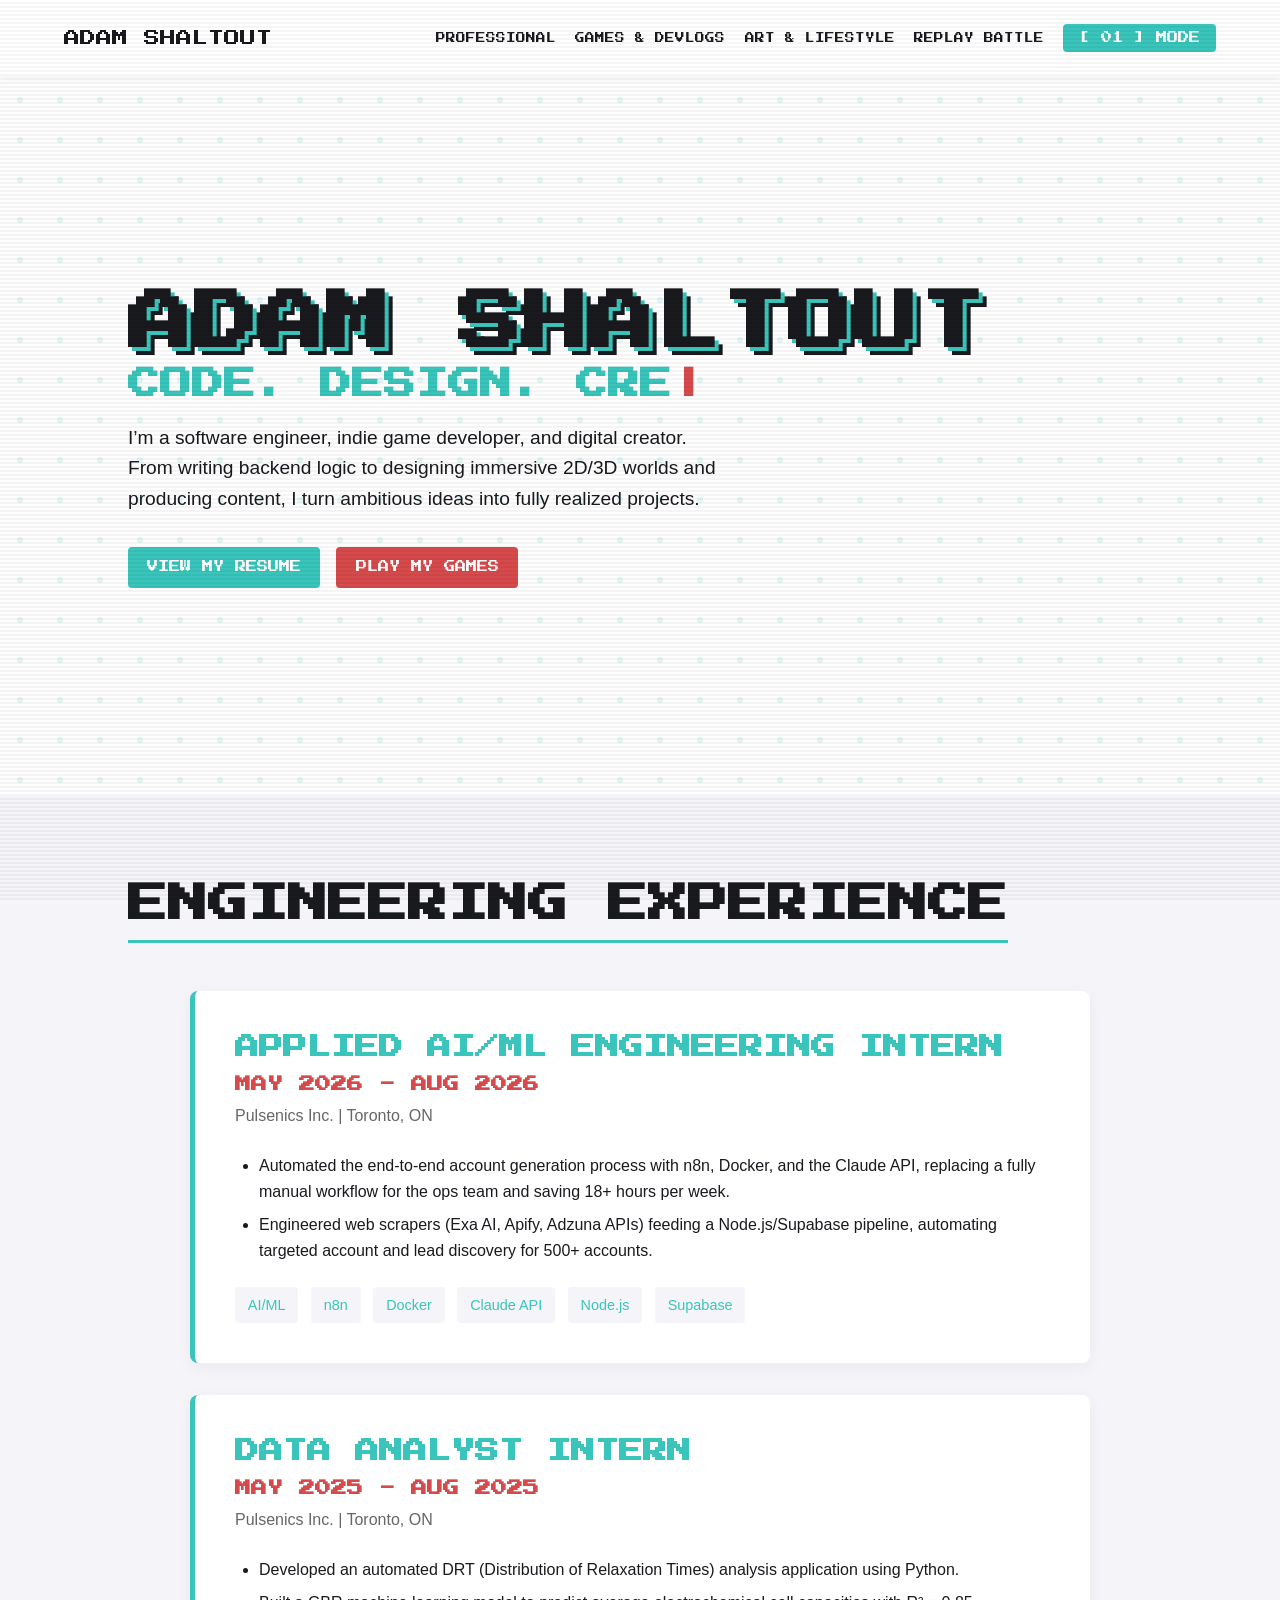
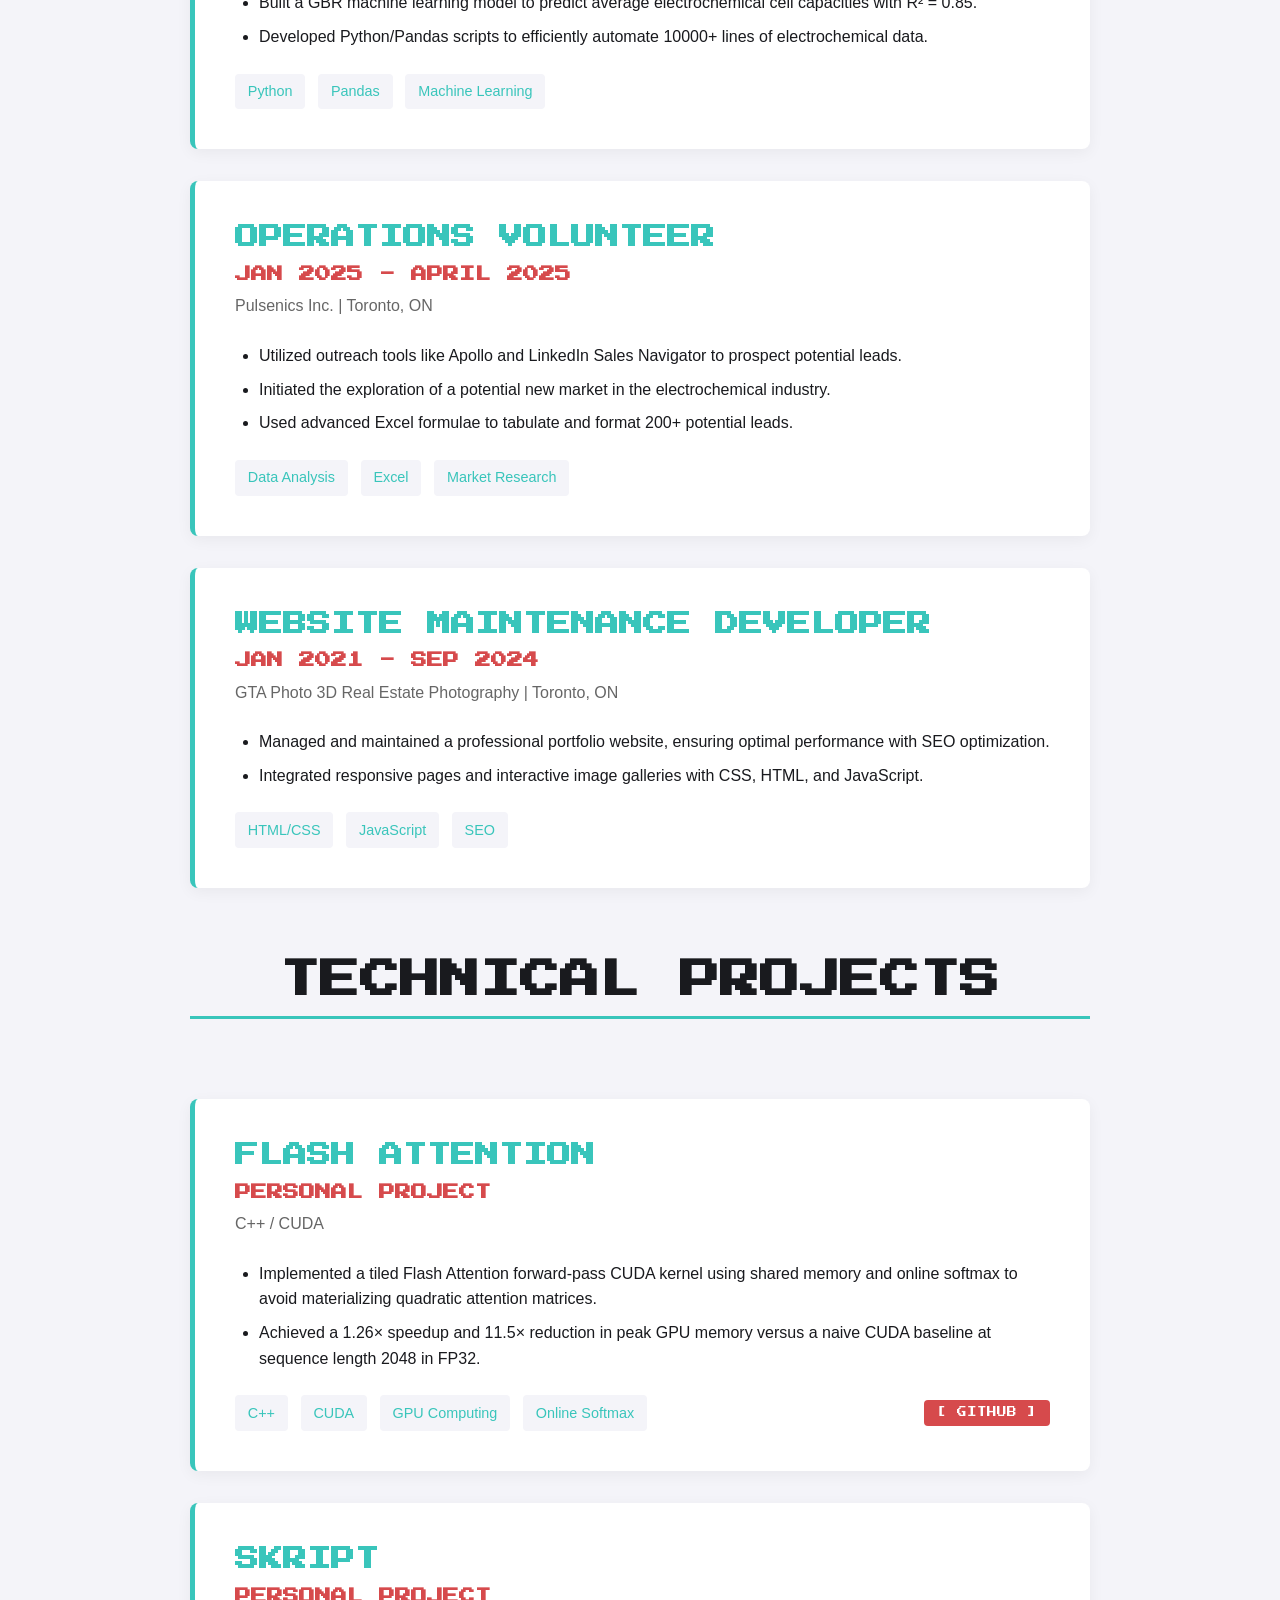
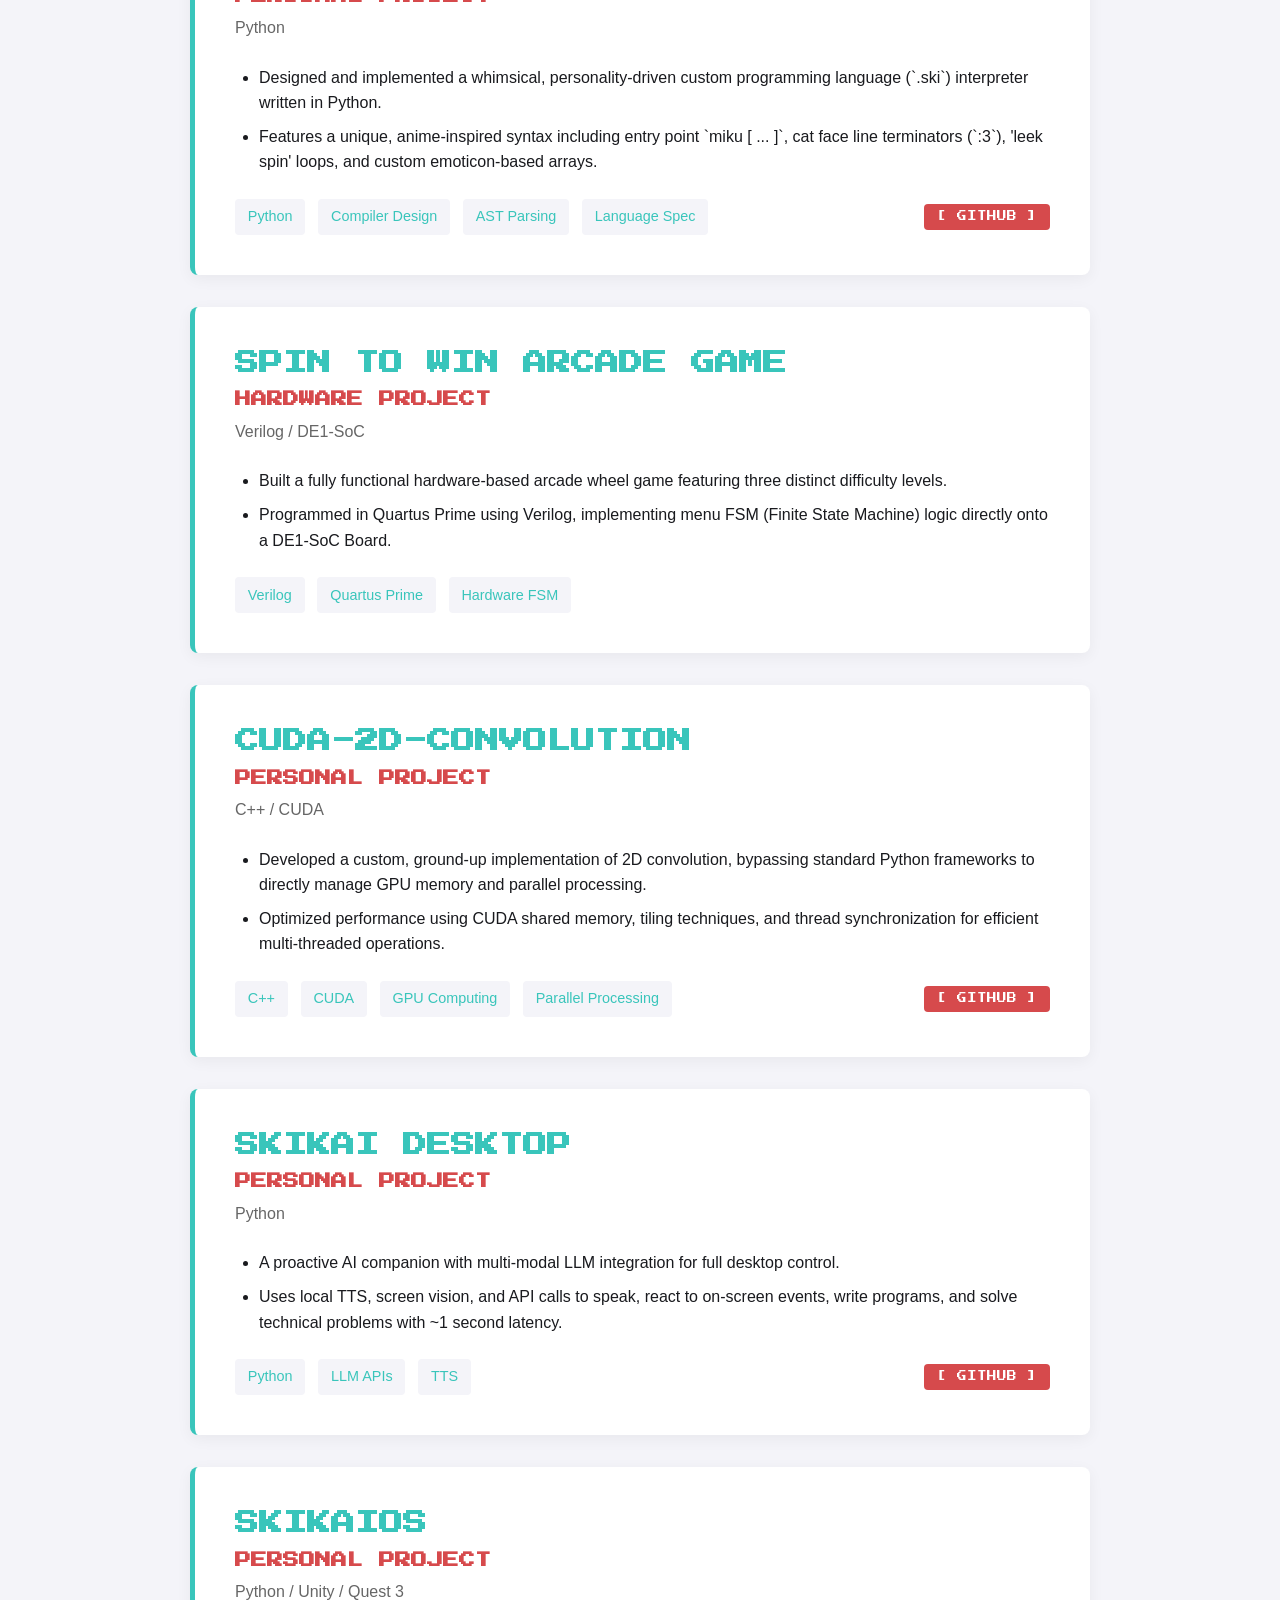
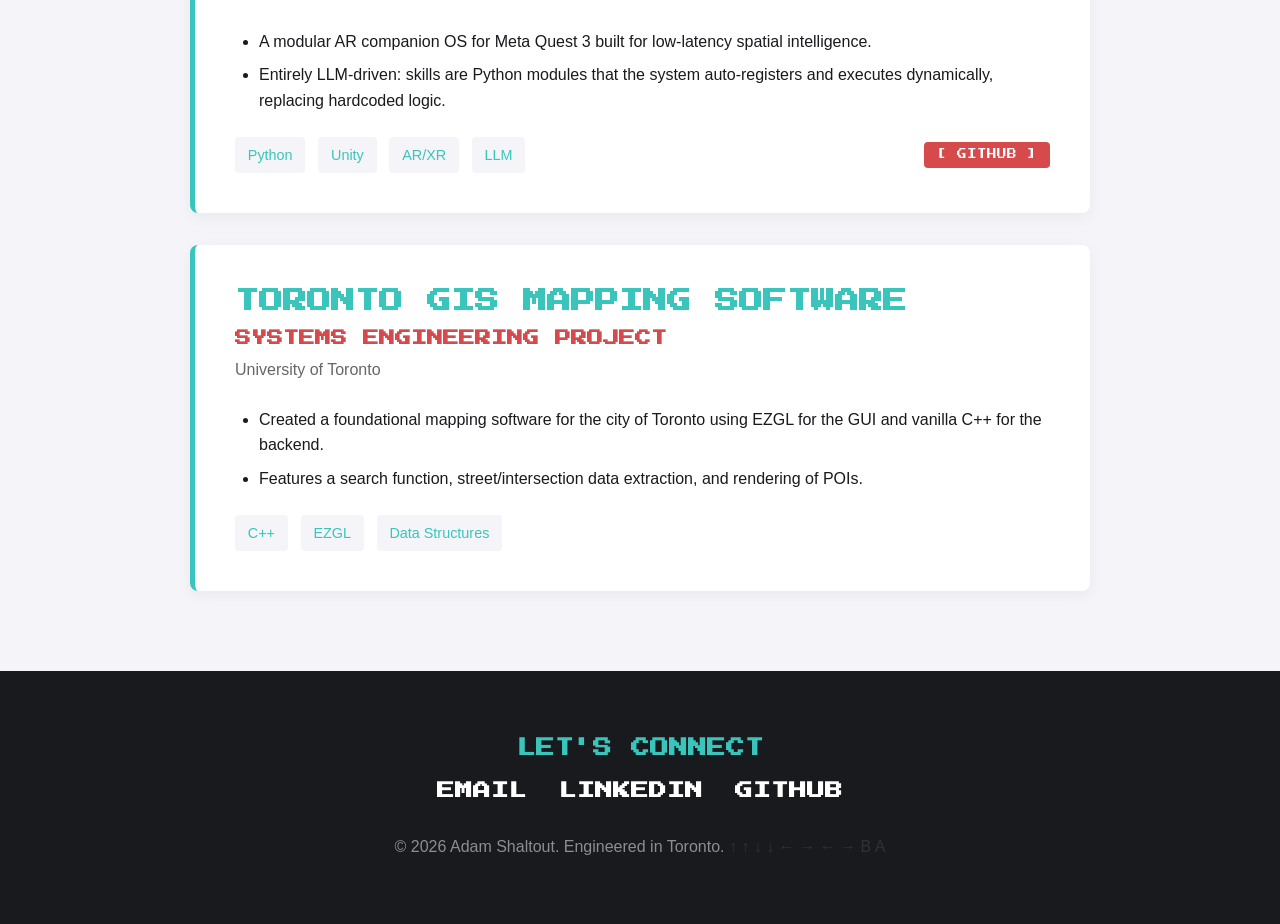
==== portfolio/index.html @ 97f83504 "Add complete boss encounter, static portfolio ending and mobile layout" ====
<!DOCTYPE html>
<html lang="en">
<head>
    <meta charset="UTF-8">
    <meta name="viewport" content="width=device-width, initial-scale=1.0">
    <title>Adam Shaltout | Software Engineer</title>
    <link rel="stylesheet" href="styles.css">
    <link href="https://fonts.googleapis.com/css2?family=Press+Start+2P&display=swap" rel="stylesheet">
</head>
<body>

    <nav class="navbar">
        <div class="logo">Adam Shaltout</div>
        <ul class="nav-links">
            <li><a href="index.html">Professional</a></li>
            <li><a href="games.html">Games & Devlogs</a></li>
            <li><a href="creative.html">Art & Lifestyle</a></li>
            <li><a href="../?intro=1">Replay Battle</a></li>
            <li><button id="vocal-toggle" class="btn primary-btn" style="padding: 0.4rem 1rem;">[ 01 ] Mode</button></li>
        </ul>
    </nav>

    <header class="hero" id="hub">
        <div class="hero-content">
            <h1>Adam Shaltout</h1>
            <h2 class="accent-text cursor" id="typewriter"></h2>
            <p>I’m a software engineer, indie game developer, and digital creator. From writing backend logic to designing immersive 2D/3D worlds and producing content, I turn ambitious ideas into fully realized projects.</p>
            <div class="hero-buttons">
                <a href="#engineering" class="btn primary-btn">View My Resume</a>
                <a href="games.html" class="btn secondary-btn">Play My Games</a>
            </div>
        </div>
    </header>

    <section class="section alt-bg" id="engineering">
        <h2 class="section-title hidden">Engineering Experience</h2>
        <div class="experience-container">
            
            <div class="experience-card hidden">
                <div class="exp-header">
                    <h3 class="accent-text">Applied AI/ML Engineering Intern</h3>
                    <span class="exp-date">May 2026 - Aug 2026</span>
                </div>
                <h4>Pulsenics Inc. | Toronto, ON</h4>
                <ul>
                    <li>Automated the end-to-end account generation process with n8n, Docker, and the Claude API, replacing a fully manual workflow for the ops team and saving 18+ hours per week.</li>
                    <li>Engineered web scrapers (Exa AI, Apify, Adzuna APIs) feeding a Node.js/Supabase pipeline, automating targeted account and lead discovery for 500+ accounts.</li>
                </ul>
                <div class="tech-tags">
                    <span>AI/ML</span><span>n8n</span><span>Docker</span><span>Claude API</span><span>Node.js</span><span>Supabase</span>
                </div>
            </div>

            <div class="experience-card hidden">
                <div class="exp-header">
                    <h3 class="accent-text">Data Analyst Intern</h3>
                    <span class="exp-date">May 2025 - Aug 2025</span>
                </div>
                <h4>Pulsenics Inc. | Toronto, ON</h4>
                <ul>
                    <li>Developed an automated DRT (Distribution of Relaxation Times) analysis application using Python.</li>
                    <li>Built a GBR machine learning model to predict average electrochemical cell capacities with R² = 0.85.</li>
                    <li>Developed Python/Pandas scripts to efficiently automate 10000+ lines of electrochemical data.</li>
                </ul>
                <div class="tech-tags">
                    <span>Python</span><span>Pandas</span><span>Machine Learning</span>
                </div>
            </div>

            <div class="experience-card hidden">
                <div class="exp-header">
                    <h3 class="accent-text">Operations Volunteer</h3>
                    <span class="exp-date">Jan 2025 - April 2025</span>
                </div>
                <h4>Pulsenics Inc. | Toronto, ON</h4>
                <ul>
                    <li>Utilized outreach tools like Apollo and LinkedIn Sales Navigator to prospect potential leads.</li>
                    <li>Initiated the exploration of a potential new market in the electrochemical industry.</li>
                    <li>Used advanced Excel formulae to tabulate and format 200+ potential leads.</li>
                </ul>
                <div class="tech-tags">
                    <span>Data Analysis</span><span>Excel</span><span>Market Research</span>
                </div>
            </div>

            <div class="experience-card hidden">
                <div class="exp-header">
                    <h3 class="accent-text">Website Maintenance Developer</h3>
                    <span class="exp-date">Jan 2021 - Sep 2024</span>
                </div>
                <h4>GTA Photo 3D Real Estate Photography | Toronto, ON</h4>
                <ul>
                    <li>Managed and maintained a professional portfolio website, ensuring optimal performance with SEO optimization.</li>
                    <li>Integrated responsive pages and interactive image galleries with CSS, HTML, and JavaScript.</li>
                </ul>
                <div class="tech-tags">
                    <span>HTML/CSS</span><span>JavaScript</span><span>SEO</span>
                </div>
            </div>

            <h2 class="section-title hidden" style="margin-top: 2rem;">Technical Projects</h2>

            <div class="experience-card hidden">
                <div class="exp-header">
                    <h3 class="accent-text">Flash Attention</h3>
                    <span class="exp-date">Personal Project</span>
                </div>
                <h4>C++ / CUDA</h4>
                <ul>
                    <li>Implemented a tiled Flash Attention forward-pass CUDA kernel using shared memory and online softmax to avoid materializing quadratic attention matrices.</li>
                    <li>Achieved a 1.26× speedup and 11.5× reduction in peak GPU memory versus a naive CUDA baseline at sequence length 2048 in FP32.</li>
                </ul>
                <div style="display: flex; justify-content: space-between; align-items: center; flex-wrap: wrap; gap: 1rem; margin-top: 1rem;">
                    <div class="tech-tags">
                        <span>C++</span><span>CUDA</span><span>GPU Computing</span><span>Online Softmax</span>
                    </div>
                    <a href="https://github.com/dimos1234/Flash-Attention" target="_blank" class="btn secondary-btn" style="padding: 0.4rem 0.8rem; font-size: 0.6rem;">[ GitHub ]</a>
                </div>
            </div>

            <div class="experience-card hidden">
                <div class="exp-header">
                    <h3 class="accent-text">Skript</h3>
                    <span class="exp-date">Personal Project</span>
                </div>
                <h4>Python</h4>
                <ul>
                    <li>Designed and implemented a whimsical, personality-driven custom programming language (`.ski`) interpreter written in Python.</li>
                    <li>Features a unique, anime-inspired syntax including entry point `miku [ ... ]`, cat face line terminators (`:3`), 'leek spin' loops, and custom emoticon-based arrays.</li>
                </ul>
                <div style="display: flex; justify-content: space-between; align-items: center; flex-wrap: wrap; gap: 1rem; margin-top: 1rem;">
                    <div class="tech-tags">
                        <span>Python</span><span>Compiler Design</span><span>AST Parsing</span><span>Language Spec</span>
                    </div>
                    <a href="https://github.com/dimos1234/Skript" target="_blank" class="btn secondary-btn" style="padding: 0.4rem 0.8rem; font-size: 0.6rem;">[ GitHub ]</a>
                </div>
            </div>

            <div class="experience-card hidden">
                <div class="exp-header">
                    <h3 class="accent-text">Spin to Win Arcade Game</h3>
                    <span class="exp-date">Hardware Project</span>
                </div>
                <h4>Verilog / DE1-SoC</h4>
                <ul>
                    <li>Built a fully functional hardware-based arcade wheel game featuring three distinct difficulty levels.</li>
                    <li>Programmed in Quartus Prime using Verilog, implementing menu FSM (Finite State Machine) logic directly onto a DE1-SoC Board.</li>
                </ul>
                <div class="tech-tags">
                    <span>Verilog</span><span>Quartus Prime</span><span>Hardware FSM</span>
                </div>
            </div>

            <div class="experience-card hidden">
                <div class="exp-header">
                    <h3 class="accent-text">CUDA-2D-Convolution</h3>
                    <span class="exp-date">Personal Project</span>
                </div>
                <h4>C++ / CUDA</h4>
                <ul>
                    <li>Developed a custom, ground-up implementation of 2D convolution, bypassing standard Python frameworks to directly manage GPU memory and parallel processing.</li>
                    <li>Optimized performance using CUDA shared memory, tiling techniques, and thread synchronization for efficient multi-threaded operations.</li>
                </ul>
                <div style="display: flex; justify-content: space-between; align-items: center; flex-wrap: wrap; gap: 1rem; margin-top: 1rem;">
                    <div class="tech-tags">
                        <span>C++</span><span>CUDA</span><span>GPU Computing</span><span>Parallel Processing</span>
                    </div>
                    <a href="https://github.com/dimos1234/CUDA-2D-Convolution" target="_blank" class="btn secondary-btn" style="padding: 0.4rem 0.8rem; font-size: 0.6rem;">[ GitHub ]</a>
                </div>
            </div>

            <div class="experience-card hidden">
                <div class="exp-header">
                    <h3 class="accent-text">Skikai Desktop</h3>
                    <span class="exp-date">Personal Project</span>
                </div>
                <h4>Python</h4>
                <ul>
                    <li>A proactive AI companion with multi-modal LLM integration for full desktop control.</li>
                    <li>Uses local TTS, screen vision, and API calls to speak, react to on-screen events, write programs, and solve technical problems with ~1 second latency.</li>
                </ul>
                <div style="display: flex; justify-content: space-between; align-items: center; flex-wrap: wrap; gap: 1rem; margin-top: 1rem;">
                    <div class="tech-tags">
                        <span>Python</span><span>LLM APIs</span><span>TTS</span>
                    </div>
                    <a href="https://github.com/dimos1234/Skikai-Dektop" target="_blank" class="btn secondary-btn" style="padding: 0.4rem 0.8rem; font-size: 0.6rem;">[ GitHub ]</a>
                </div>
            </div>

            <div class="experience-card hidden">
                <div class="exp-header">
                    <h3 class="accent-text">SkikaiOS</h3>
                    <span class="exp-date">Personal Project</span>
                </div>
                <h4>Python / Unity / Quest 3</h4>
                <ul>
                    <li>A modular AR companion OS for Meta Quest 3 built for low-latency spatial intelligence.</li>
                    <li>Entirely LLM-driven: skills are Python modules that the system auto-registers and executes dynamically, replacing hardcoded logic.</li>
                </ul>
                <div style="display: flex; justify-content: space-between; align-items: center; flex-wrap: wrap; gap: 1rem; margin-top: 1rem;">
                    <div class="tech-tags">
                        <span>Python</span><span>Unity</span><span>AR/XR</span><span>LLM</span>
                    </div>
                    <a href="https://github.com/dimos1234/SkikaiOS" target="_blank" class="btn secondary-btn" style="padding: 0.4rem 0.8rem; font-size: 0.6rem;">[ GitHub ]</a>
                </div>
            </div>

            <div class="experience-card hidden">
                <div class="exp-header">
                    <h3 class="accent-text">Toronto GIS Mapping Software</h3>
                    <span class="exp-date">Systems Engineering Project</span>
                </div>
                <h4>University of Toronto</h4>
                <ul>
                    <li>Created a foundational mapping software for the city of Toronto using EZGL for the GUI and vanilla C++ for the backend.</li>
                    <li>Features a search function, street/intersection data extraction, and rendering of POIs.</li>
                </ul>
                <div class="tech-tags">
                    <span>C++</span><span>EZGL</span><span>Data Structures</span>
                </div>
            </div>

        </div>
    </section>

    <footer class="site-footer">
        <div class="footer-content">
            <h3 class="accent-text" style="margin-bottom: 1rem;">Let's Connect</h3>
            <div class="social-links">
                <a href="mailto:adam.shaltout@mail.utoronto.ca" class="footer-link">Email</a>
                <a href="https://www.linkedin.com/in/adam-shaltout-59a3a9332/" target="_blank" class="footer-link">LinkedIn</a>
                <a href="https://github.com/dimos1234" target="_blank" class="footer-link">GitHub</a>
            </div>
            <p style="margin-top: 2rem; opacity: 0.5;">
                &copy; 2026 Adam Shaltout. Engineered in Toronto. 
                <span style="cursor: help; opacity: 0.2;" title="↑ ↑ ↓ ↓ ← → ← → B A"> ↑ ↑ ↓ ↓ ← → ← → B A</span>
            </p>
        </div>
    </footer>
    <script src="script.js"></script>

</body>
</html>
---- portfolio/styles.css ----
/* --- Core Variables (The Cyber-Pop Palette) --- */
/* --- Core Variables (The Cyber-Pop Palette) --- */
/* top of styles.css */
/* --- Variable Animation Magic --- */
@property --accent-teal {
    syntax: "<color>";
    inherits: true;
    initial-value: #39C5BB;
}

@property --action-red {
    syntax: "<color>";
    inherits: true;
    initial-value: #D64A4C;
}

/* Add the transition directly to the root where the variables live */
:root {
    transition: --accent-teal 4s ease-in-out, --action-red 4s ease-in-out;
}
:root {
    --bg-main: #FFFFFF;        
    --bg-alt: #F4F4F9;         
    --text-main: #191A1E;      
    --accent-teal: #39C5BB;    
    --action-red: #D64A4C;     
    --font-stack: 'Segoe UI', Tahoma, Geneva, Verdana, sans-serif;
    --font-pixel: 'Press Start 2P', cursive; /* Added Pixel Font */
}

/* --- Resets & Typography --- */
* {
    margin: 0;
    padding: 0;
    box-sizing: border-box;
}

/* --- Rhythm Game Dot-Matrix & Arcade Background --- */
body {
    font-family: var(--font-stack);
    color: var(--text-main);
    line-height: 1.6;
    
    /* The Base Color */
    background-color: var(--bg-alt);
    
    /* The Moving Polka Dots (Classic J-Pop/Idol Aesthetic) */
    background-image: radial-gradient(var(--accent-teal) 3px, transparent 3px);
    background-size: 40px 40px;
    background-position: 0 0;
    
    /* The Animation */
    animation: dotScroll 15s linear infinite;
    
    position: relative;

    transition: background-color 4s ease-in-out, color 4s ease-in-out;
}

/* Whitewash Overlay: keeps the dots faded so your text stays readable */
body::before {
    content: "";
    position: fixed;
    top: 0; left: 0; right: 0; bottom: 0;
    background-color: var(--bg-main);
    opacity: 0.85; 
    z-index: -1;
}

/* Retro Arcade CRT Scanlines */
body::after {
    content: "";
    position: fixed;
    top: 0; left: 0; right: 0; bottom: 0;
    background: linear-gradient(
        rgba(18, 16, 16, 0) 50%, 
        rgba(0, 0, 0, 0.04) 50%
    );
    background-size: 100% 4px;
    z-index: 9999;
    pointer-events: none; /* Critical: lets your mouse click through the scanlines! */
}

@keyframes dotScroll {
    0% { background-position: 0 0; }
    100% { background-position: -40px -40px; }
}

/* Apply Pixel Font to UI Elements */
h1, h2, h3, .logo, .nav-links a, .btn, .exp-date, .footer-link {
    font-family: var(--font-pixel);
    text-transform: uppercase;
    line-height: 1.4;
}

.accent-text {
    color: var(--accent-teal);
}

/* --- Navigation --- */
.navbar {
    display: flex;
    justify-content: space-between;
    align-items: center;
    padding: 1.5rem 5%;
    background-color: var(--bg-main);
    box-shadow: 0 2px 10px rgba(0,0,0,0.05);
    position: sticky;
    top: 0;
    z-index: 100;
}

.logo {
    font-size: 1rem; /* Scaled down heavily for the wide pixel font */
    color: var(--text-main);
}

.nav-links {
    list-style: none;
    display: flex;
    flex-wrap: wrap;
    justify-content: center;
    max-width: 100%;
    gap: 1.2rem; /* Shrunk the gap from 2rem to 1.2rem */
    align-items: center;
}

.nav-links a {
    text-decoration: none;
    color: var(--text-main);
    font-size: 0.6rem; /* Shrunk from standard size to fit the horizontal row */
    transition: color 0.3s;
}

.nav-links a:hover {
    color: var(--accent-teal);
}

/* --- Sections & Layout --- */
.section {
    padding: 5rem 10%;
}

.alt-bg {
    background-color: var(--bg-alt);
}

.section-title {
    font-size: 2.5rem;
    margin-bottom: 3rem;
    text-align: center;
    border-bottom: 3px solid var(--accent-teal);
    display: inline-block;
    padding-bottom: 0.5rem;
}

.grid-container {
    display: grid;
    grid-template-columns: repeat(auto-fit, minmax(300px, 1fr));
    gap: 2rem;
}

/* --- Cards --- */
.card {
    background: var(--bg-main);
    padding: 2rem;
    border-radius: 8px;
    box-shadow: 0 4px 6px rgba(0,0,0,0.05);
    border-top: 4px solid var(--accent-teal);
    transition: transform 0.3s, border-color 0.3s;
}

.card:hover, .experience-card:hover {
    transform: translate(-6px, -6px); /* Snaps up and left */
    border-color: var(--accent-teal);
    /* The magic line: creates a hard, un-blurred pixel shadow */
    box-shadow: 8px 8px 0px var(--accent-teal); 
    transition: transform 0.1s, border-color 4s ease-in-out, box-shadow 4s ease-in-out;
}

.card h3 {
    margin-bottom: 1rem;
}

.card p {
    margin-bottom: 1.5rem;
}

/* --- Hero Section --- */
.hero {
    height: 80vh;
    display: flex;
    align-items: center;
    padding: 0 10%;
}

.hero h1 {
    font-size: 4rem;
    line-height: 1.2;
}

.hero h2 {
    font-size: 2rem;
    margin-bottom: 1rem;
}

.hero p {
    font-size: 1.2rem;
    max-width: 600px;
    margin-bottom: 2rem;
}

.hero-buttons {
    display: flex;
    gap: 1rem;
}

/* --- Buttons --- */
/* --- Buttons --- */
.btn {
    padding: 0.8rem 1.2rem;
    text-decoration: none;
    font-size: 0.7rem; /* Explicitly scale down the button text */
    border-radius: 4px;
    transition: all 0.3s;
    display: inline-block;
    cursor: pointer;
    border: none;
}

.primary-btn {
    background-color: var(--accent-teal);
    color: var(--bg-main);
}

.primary-btn:hover {
    background-color: var(--text-main);
}

.secondary-btn {
    background-color: var(--action-red);
    color: var(--bg-main);
}

.secondary-btn:hover {
    background-color: var(--text-main);
}

/* --- Timelines & Placeholders --- */
.timeline-item {
    margin-bottom: 2rem;
    padding-left: 1.5rem;
    border-left: 3px solid var(--accent-teal);
}

.video-placeholder, .art-placeholder {
    width: 100%;
    height: 200px;
    background-color: #E0E0E0;
    display: flex;
    align-items: center;
    justify-content: center;
    color: #777;
    font-style: italic;
    border-radius: 4px;
}

/* --- Footer --- */
footer {
    text-align: center;
    padding: 2rem;
    background-color: var(--text-main);
    color: var(--bg-main);
}

/* --- Upgraded Experience Cards --- */
.experience-container {
    display: flex;
    flex-direction: column;
    gap: 2rem;
    max-width: 900px;
    margin: 0 auto;
}

.experience-card {
    background: var(--bg-main);
    padding: 2.5rem;
    border-radius: 8px;
    box-shadow: 0 4px 15px rgba(0,0,0,0.05);
    border-left: 5px solid var(--accent-teal);
    transition: transform 0.3s;
}

.experience-card:hover {
    transform: translateX(10px);
}

/* --- Upgraded Experience Cards --- */
.exp-header {
    display: flex;
    flex-direction: column; /* Forces vertical stacking */
    align-items: flex-start; /* Aligns everything to the left */
    margin-bottom: 0.5rem;
    gap: 0.5rem; /* Adds a clean gap between the title and the date */
}

.exp-header h3 {
    font-size: 1.5rem;
    margin: 0;
}

.exp-date {
    font-weight: bold;
    color: var(--action-red);
}

.experience-card h4 {
    color: #666;
    margin-bottom: 1.5rem;
    font-weight: 500;
}

.experience-card ul {
    margin-left: 1.5rem;
    margin-bottom: 1.5rem;
}

.experience-card li {
    margin-bottom: 0.5rem;
}

.tech-tags {
    display: flex;
    gap: 0.8rem;
    flex-wrap: wrap;
}

.tech-tags span {
    background-color: var(--bg-alt);
    padding: 0.4rem 0.8rem;
    border-radius: 4px;
    font-size: 0.9rem;
    font-weight: 500;
    color: var(--accent-teal);
}

/* --- Global Footer --- */
.site-footer {
    text-align: center;
    padding: 4rem 2rem;
    background-color: var(--text-main);
    color: var(--bg-main);
}

.footer-content {
    max-width: 600px;
    margin: 0 auto;
}

.social-links {
    display: flex;
    justify-content: center;
    gap: 2rem;
    margin-top: 1rem;
    flex-wrap: wrap;
}

.footer-link {
    color: var(--bg-main);
    text-decoration: none;
    font-weight: bold;
    font-size: 1.1rem;
    transition: color 0.3s, transform 0.3s;
    display: inline-block;
}

.footer-link:hover {
    color: var(--action-red);
    transform: translateY(-3px);
}

/* --- JavaScript Animation Classes --- */

/* Initial state for scroll elements */
.hidden {
    opacity: 0;
    transform: translateY(30px);
    transition: all 0.6s cubic-bezier(0.25, 1, 0.5, 1);
}

/* The state when elements are visible on screen */
.show {
    opacity: 1;
    transform: translateY(0);
}

/* A blinking cursor for the typing effect */
.cursor::after {
    content: '|';
    color: var(--action-red);
    animation: blink 1s step-start infinite;
}

@keyframes blink {
    50% { opacity: 0; }
}

/* --- Upgraded osu! Click Effect --- */
.osu-hit {
    position: absolute;
    width: 40px;
    height: 40px;
    background-color: var(--accent-teal);
    border-radius: 50%;
    transform: translate(-50%, -50%);
    opacity: 0.6;
    pointer-events: none; /* Let clicks pass through it */
    animation: hitFade 0.3s ease-out forwards;
    z-index: 9998;
}

.osu-approach {
    position: absolute;
    width: 100px;
    height: 100px;
    border: 3px solid var(--accent-teal);
    border-radius: 50%;
    transform: translate(-50%, -50%);
    pointer-events: none;
    animation: approachShrink 0.3s ease-in forwards;
    z-index: 9999;
}

@keyframes hitFade {
    100% { opacity: 0; transform: translate(-50%, -50%) scale(1.5); }
}

@keyframes approachShrink {
    100% { width: 40px; height: 40px; opacity: 0; }
}

/* --- Mobile Responsiveness (The Final Boss) --- */
@media screen and (max-width: 768px) {
    /* 1. Scale down the Hero Section */
    .hero {
        padding: 0 5%;
        text-align: center;
        height: auto;
        padding-top: 4rem;
        padding-bottom: 4rem;
    }

    .hero h1 {
        font-size: clamp(1.35rem, 7vw, 2.2rem);
    }

    .hero h2 {
        font-size: clamp(0.85rem, 4vw, 1.2rem);
    }

    .hero-buttons {
        flex-direction: column; /* Stack buttons on top of each other */
        align-items: center;
    }

    /* 2. Adjust the Navbar */
    .navbar {
        flex-direction: column;
        gap: 0.75rem;
        padding: 1rem;
    }

    .nav-links {
        gap: 0.5rem 1rem;
        font-size: 0.8rem;
    }

    /* 3. Responsive Grids */
    .grid-container {
        grid-template-columns: 1fr; /* Force single column */
    }

    .section {
        padding: 3rem 5%;
    }

    .section-title {
        font-size: 1.1rem; /* Pixel fonts are wide, so we shrink them more */
    }

    /* 4. Experience Cards Fix */
    .experience-card {
        padding: 1.5rem;
        min-width: 0;
        overflow-wrap: anywhere;
    }

    .hero-content, .card { min-width: 0; overflow-wrap: anywhere; }
    .exp-header h3 { font-size: clamp(0.8rem, 3.5vw, 1rem); }
    .tech-tags { flex-wrap: wrap; }
    .btn { max-width: 100%; overflow-wrap: anywhere; }
    .footer-content { flex-wrap: wrap; }

    .exp-header {
        flex-direction: column;
        align-items: flex-start;
        gap: 0.5rem;
    }

    .exp-date {
        font-size: 0.7rem;
    }

    /* 5. The Undyne Arena */
    #undyne-btn {
        font-size: 0.6rem; /* Make the button smaller so it has more room to run */
    }
}
/* --- 3D Pixel Text Effects --- */
.hero h1 {
    /* Creates a chunky, overlapping shadow using your accent colors */
    text-shadow: 4px 4px 0px var(--accent-teal), 8px 8px 0px var(--text-main);
    letter-spacing: 2px;
}

/* Let's give the active navigation link a subtle glow */
.nav-links a.active {
    color: var(--accent-teal);
    text-shadow: 0px 0px 8px rgba(57, 197, 187, 0.6);
}

/* --- Custom Arcade Scrollbar --- */
::-webkit-scrollbar {
    width: 14px; /* Chunky width */
}

::-webkit-scrollbar-track {
    background: var(--bg-alt);
    border-left: 2px solid var(--text-main);
}

::-webkit-scrollbar-thumb {
    background: var(--accent-teal);
    border: 3px solid var(--text-main); 
}

::-webkit-scrollbar-thumb:hover {
    background: var(--action-red);
}

/* --- Art Gallery Images --- */
.art-img {
    /* Ensures the image fills its grid space but doesn't overflow */
    width: 100%;
    height: auto;
    display: block;
    
    /* The thick, retro border matching your text color */
    border: 4px solid var(--text-main);
    
    /* Smooth transition for the hover effect */
    transition: all 0.2s ease-in-out;
}

.art-gallery {
    display: grid;
    grid-template-columns: repeat(auto-fit, minmax(min(100%, 300px), 1fr));
    gap: 2rem;
    align-items: start;
}

/* The hover effect: snaps up and gets a colored pixel shadow */
.art-img:hover {
    border-color: var(--accent-teal);
    transform: translate(-6px, -6px);
    box-shadow: 8px 8px 0px var(--accent-teal);
}
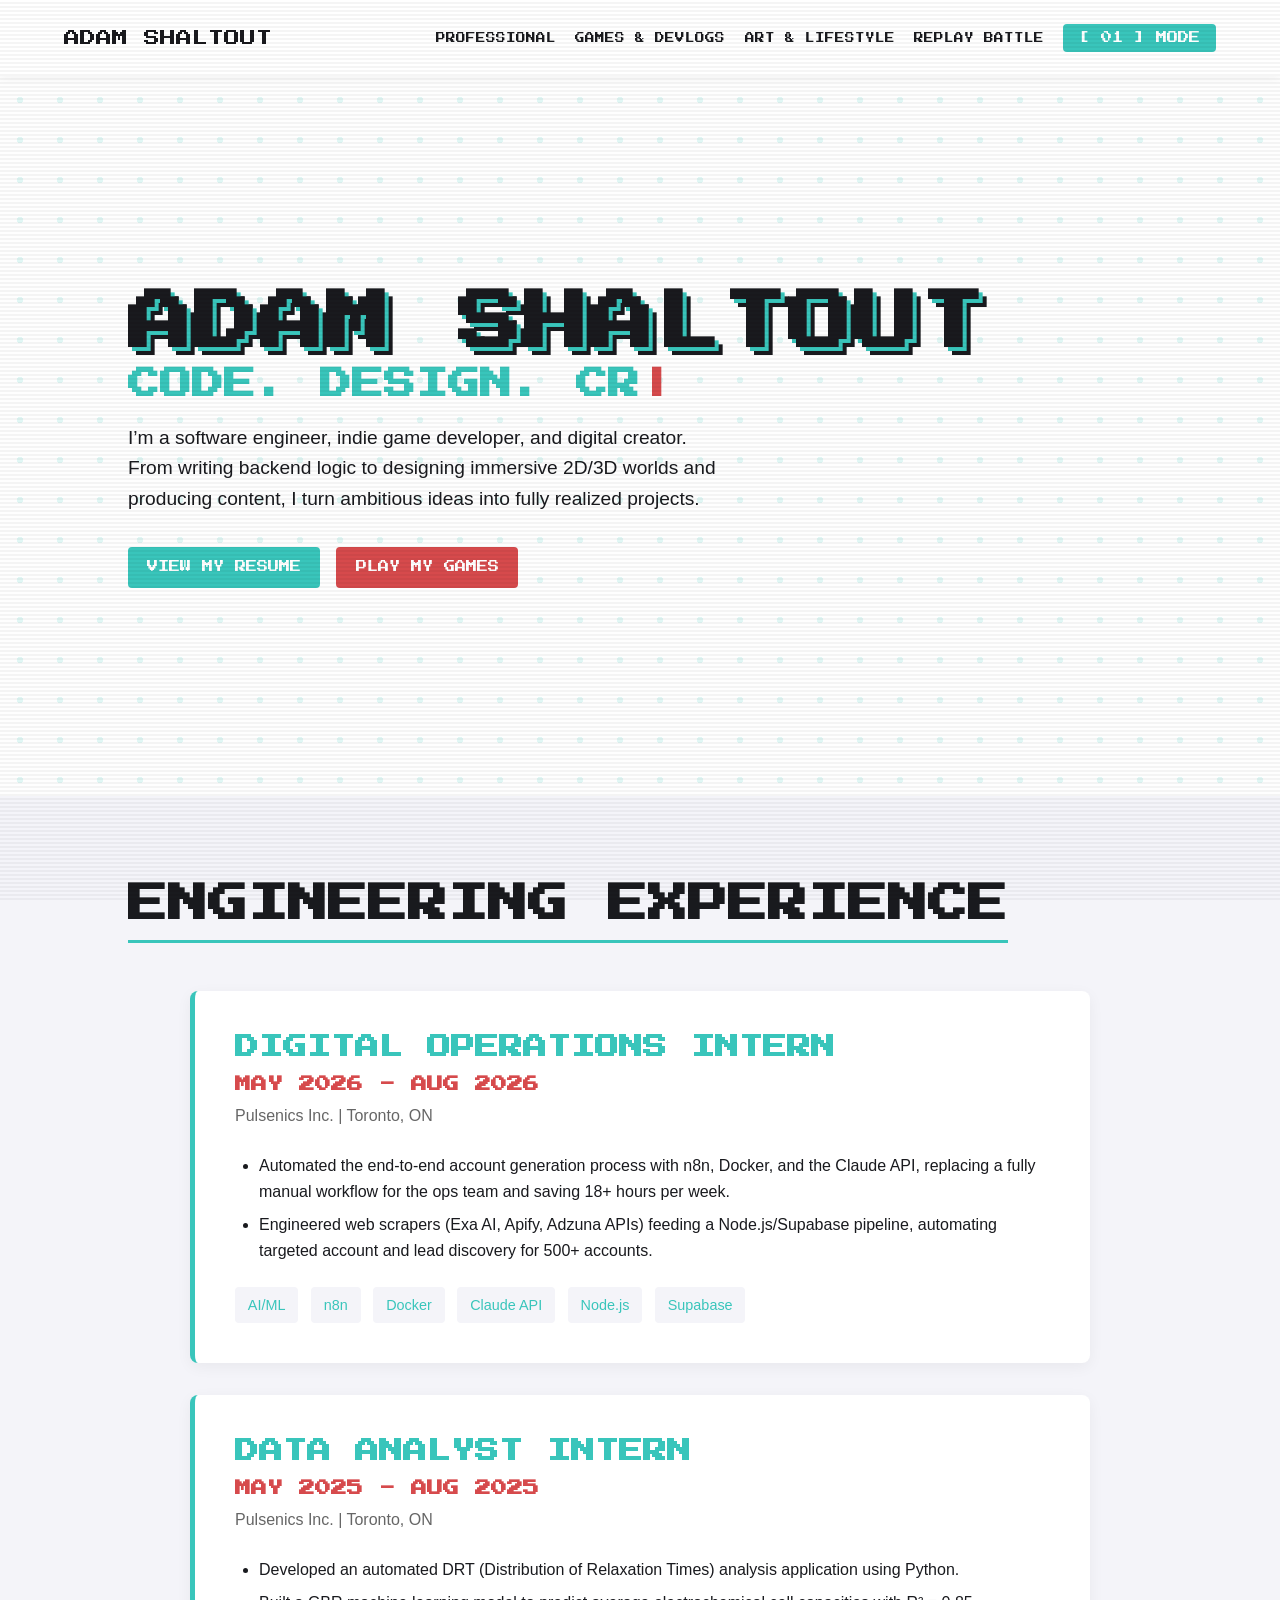
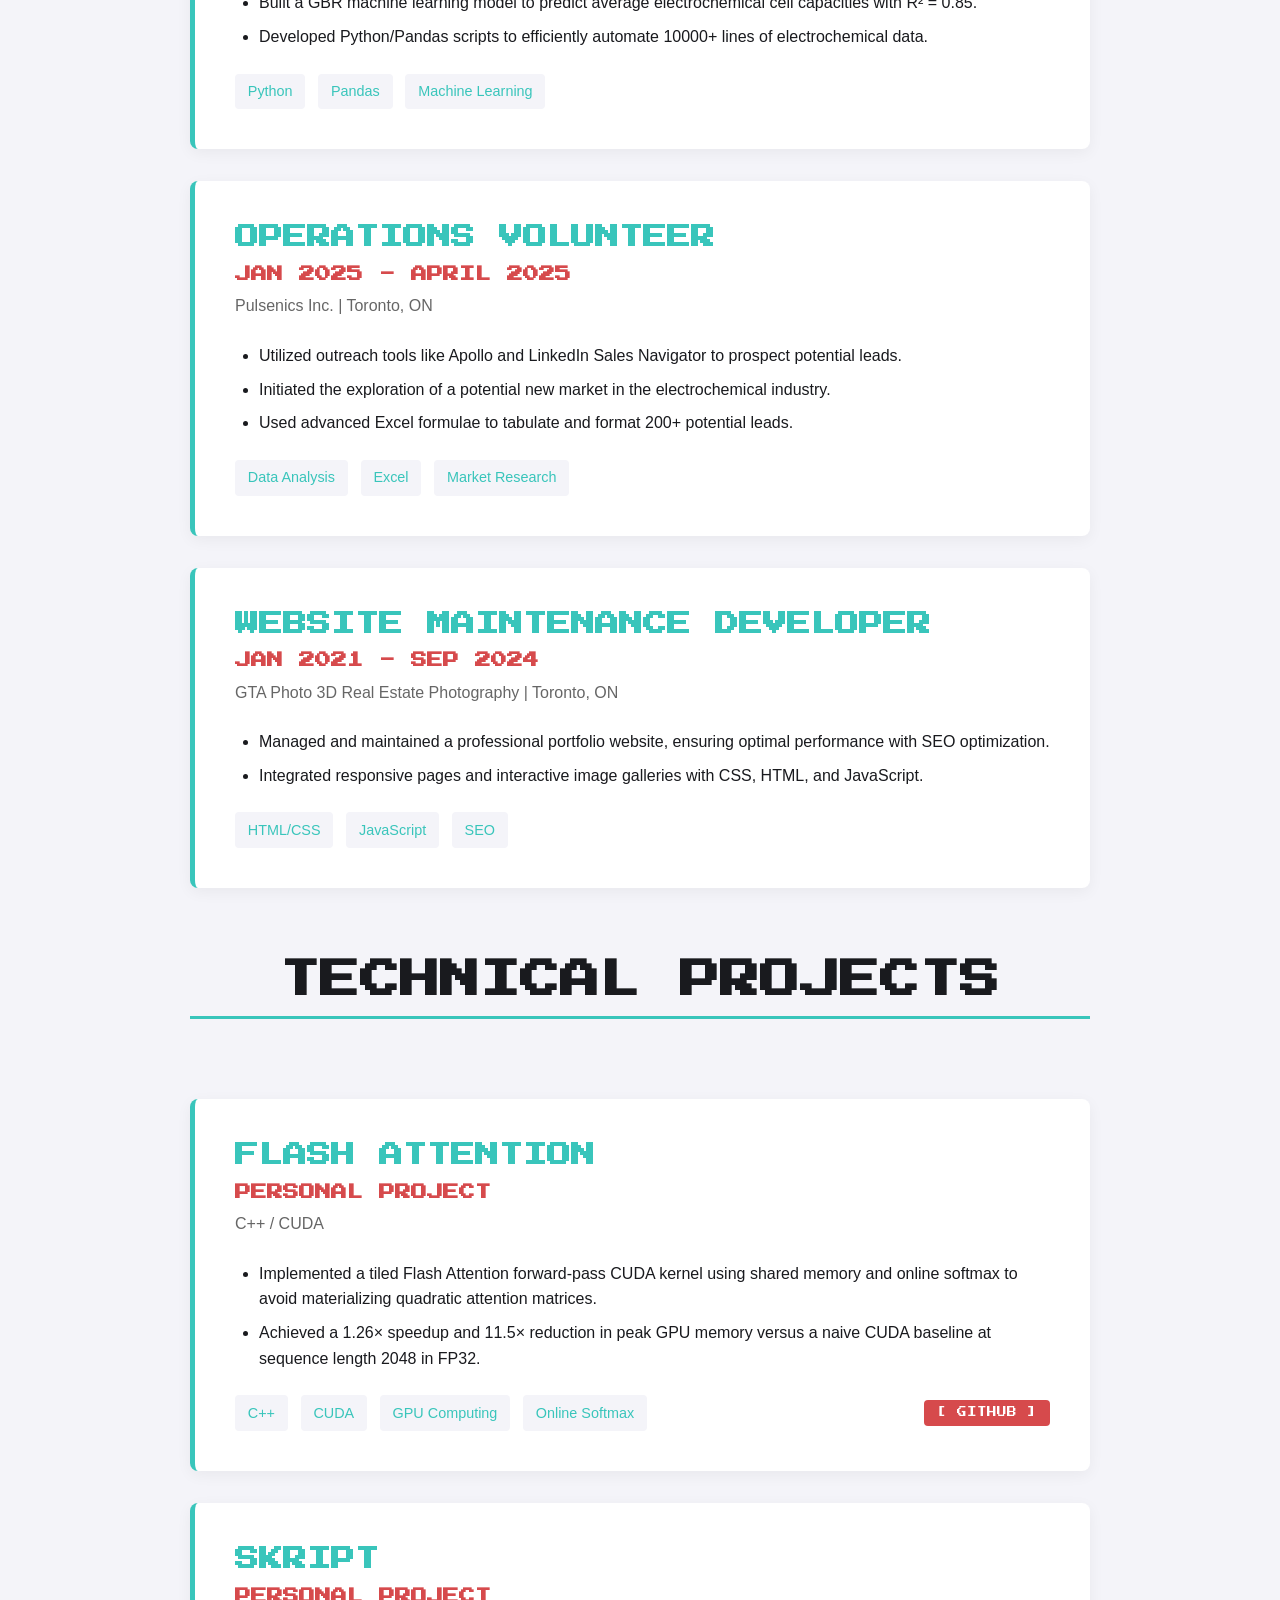
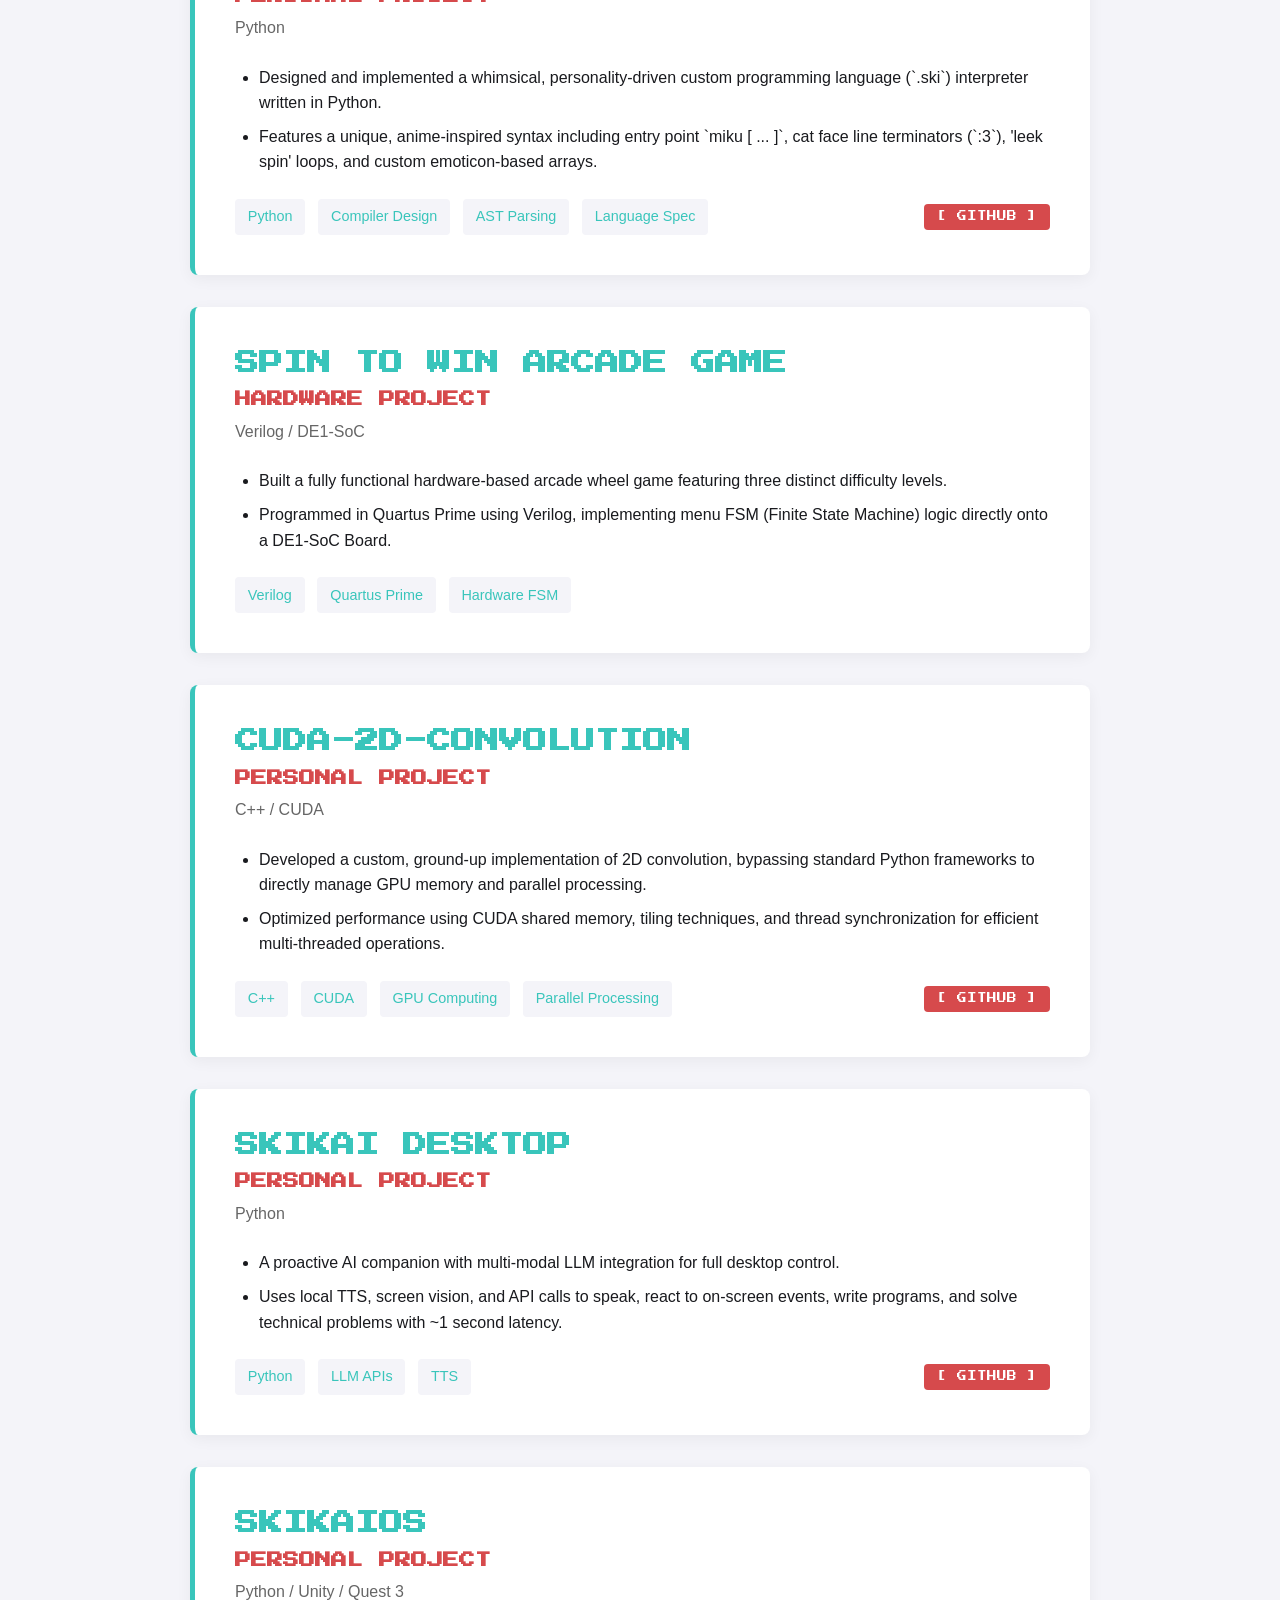
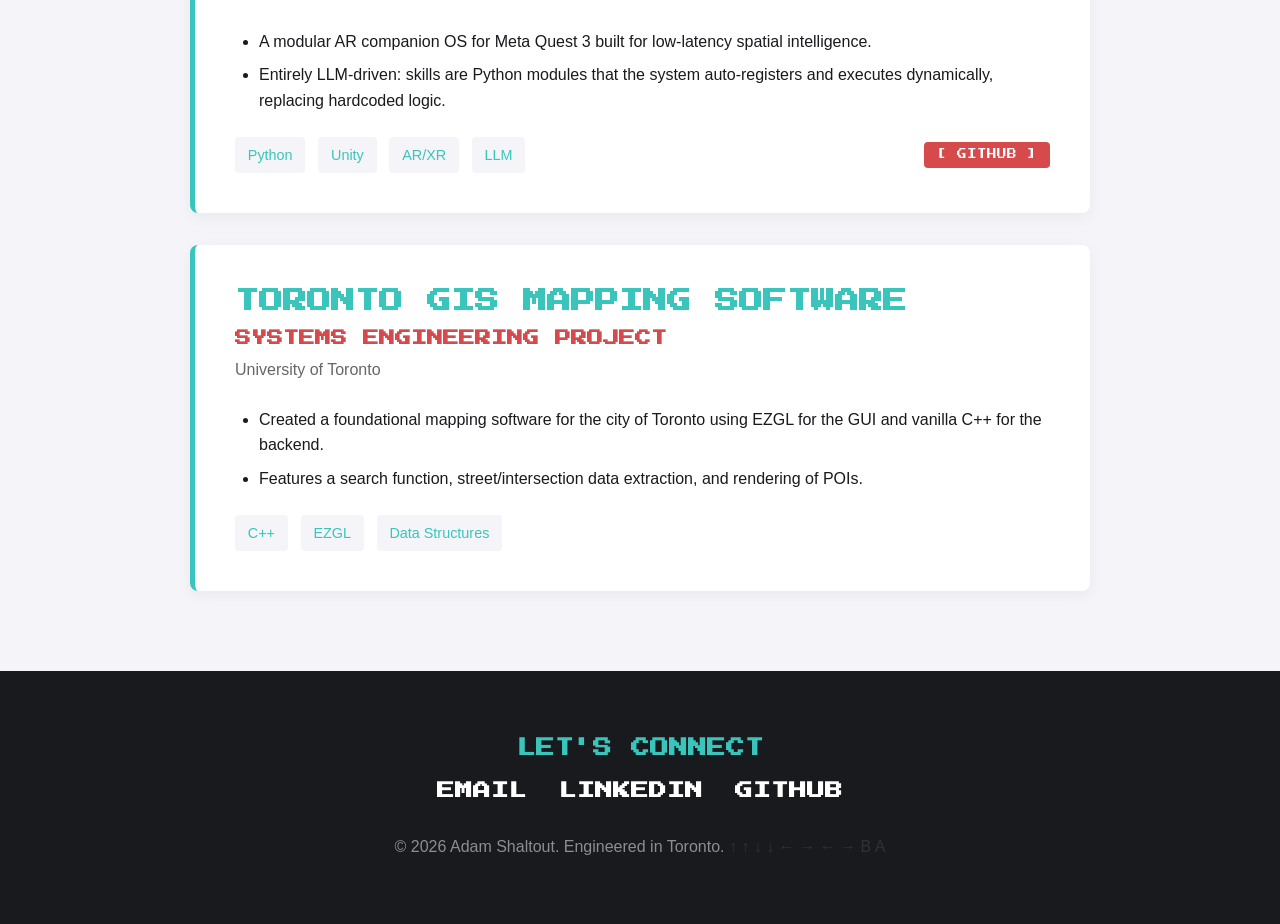
==== commit 17ff5e57: "Simplify ACT dialogue and add portfolio-or-fight start choices" ====
--- a/portfolio/index.html
+++ b/portfolio/index.html
@@ -38,7 +38,7 @@
             
             <div class="experience-card hidden">
                 <div class="exp-header">
-                    <h3 class="accent-text">Applied AI/ML Engineering Intern</h3>
+                    <h3 class="accent-text">Digital Operations Intern</h3>
                     <span class="exp-date">May 2026 - Aug 2026</span>
                 </div>
                 <h4>Pulsenics Inc. | Toronto, ON</h4>
